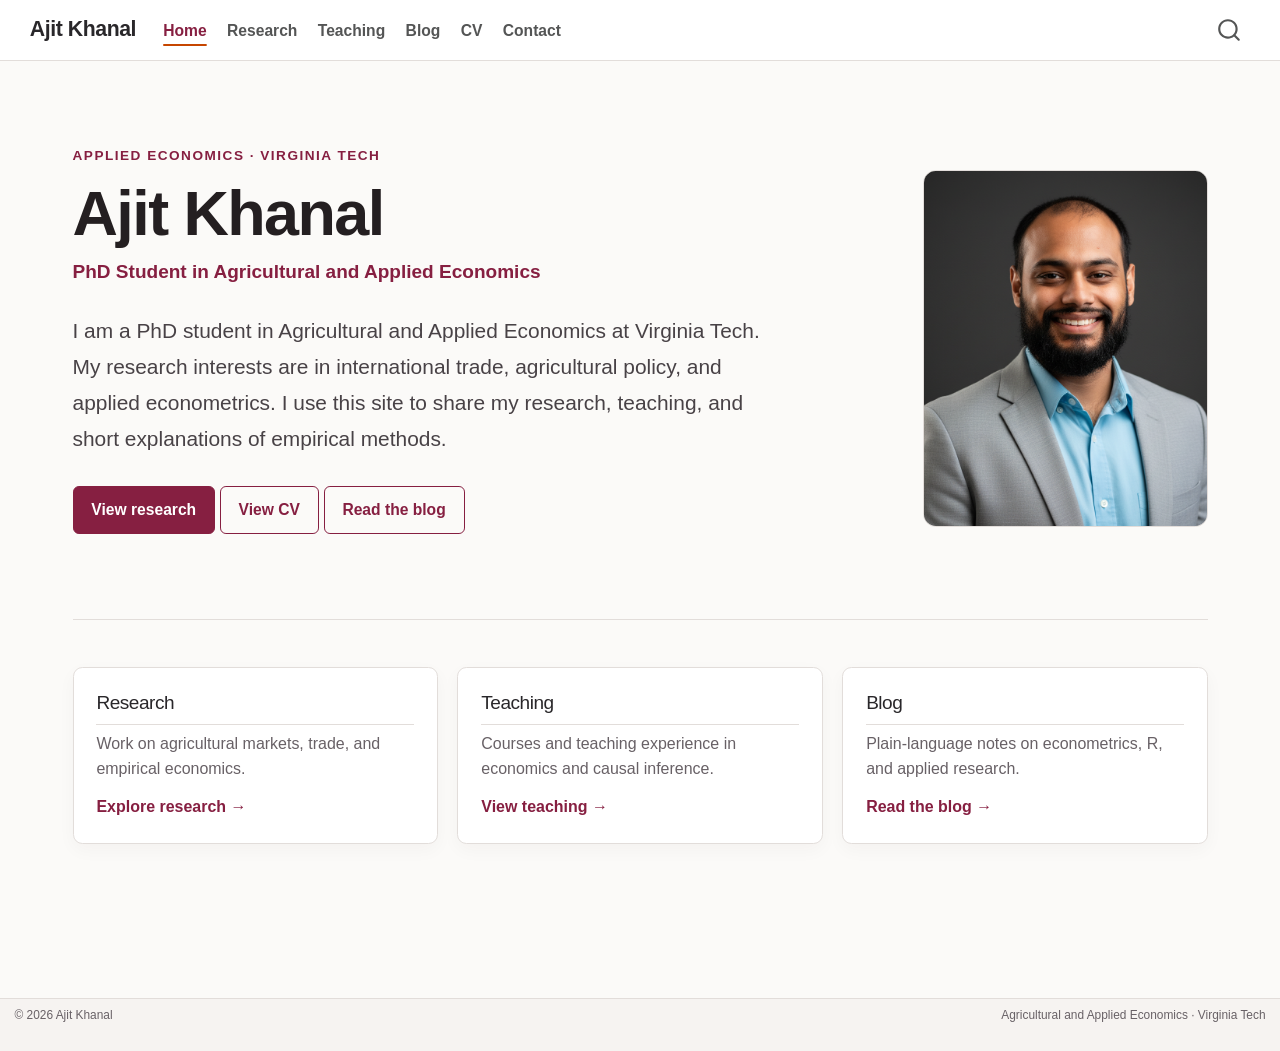
==== docs/index.html @ 9902a16b "Redesign website with a unified Quarto theme" ====
<!DOCTYPE html>
<html xmlns="http://www.w3.org/1999/xhtml" lang="en" xml:lang="en"><head>

<meta charset="utf-8">
<meta name="generator" content="quarto-1.6.34">

<meta name="viewport" content="width=device-width, initial-scale=1.0, user-scalable=yes">

<meta name="description" content="Ajit Khanal is a PhD student in Agricultural and Applied Economics at Virginia Tech.">

<title>Ajit Khanal | Agricultural and Applied Economics – Ajit Khanal</title>
<style>
code{white-space: pre-wrap;}
span.smallcaps{font-variant: small-caps;}
div.columns{display: flex; gap: min(4vw, 1.5em);}
div.column{flex: auto; overflow-x: auto;}
div.hanging-indent{margin-left: 1.5em; text-indent: -1.5em;}
ul.task-list{list-style: none;}
ul.task-list li input[type="checkbox"] {
  width: 0.8em;
  margin: 0 0.8em 0.2em -1em; /* quarto-specific, see https://github.com/quarto-dev/quarto-cli/issues/4556 */ 
  vertical-align: middle;
}
</style>


<script src="site_libs/quarto-nav/quarto-nav.js"></script>
<script src="site_libs/quarto-nav/headroom.min.js"></script>
<script src="site_libs/clipboard/clipboard.min.js"></script>
<script src="site_libs/quarto-search/autocomplete.umd.js"></script>
<script src="site_libs/quarto-search/fuse.min.js"></script>
<script src="site_libs/quarto-search/quarto-search.js"></script>
<meta name="quarto:offset" content="./">
<link href="./favicon.svg" rel="icon" type="image/svg+xml">
<script src="site_libs/quarto-html/quarto.js"></script>
<script src="site_libs/quarto-html/popper.min.js"></script>
<script src="site_libs/quarto-html/tippy.umd.min.js"></script>
<script src="site_libs/quarto-html/anchor.min.js"></script>
<link href="site_libs/quarto-html/tippy.css" rel="stylesheet">
<link href="site_libs/quarto-html/quarto-syntax-highlighting-f23ab18612d661d7bd56dbc0c0fd3817.css" rel="stylesheet" id="quarto-text-highlighting-styles">
<script src="site_libs/bootstrap/bootstrap.min.js"></script>
<link href="site_libs/bootstrap/bootstrap-icons.css" rel="stylesheet">
<link href="site_libs/bootstrap/bootstrap-f657258e423ad650254c2a34893f48ca.min.css" rel="stylesheet" append-hash="true" id="quarto-bootstrap" data-mode="light">
<script id="quarto-search-options" type="application/json">{
  "location": "navbar",
  "copy-button": false,
  "collapse-after": 3,
  "panel-placement": "end",
  "type": "overlay",
  "limit": 50,
  "keyboard-shortcut": [
    "f",
    "/",
    "s"
  ],
  "show-item-context": false,
  "language": {
    "search-no-results-text": "No results",
    "search-matching-documents-text": "matching documents",
    "search-copy-link-title": "Copy link to search",
    "search-hide-matches-text": "Hide additional matches",
    "search-more-match-text": "more match in this document",
    "search-more-matches-text": "more matches in this document",
    "search-clear-button-title": "Clear",
    "search-text-placeholder": "",
    "search-detached-cancel-button-title": "Cancel",
    "search-submit-button-title": "Submit",
    "search-label": "Search"
  }
}</script>
<style>html{ scroll-behavior: smooth; }</style>


<meta property="og:title" content="Ajit Khanal | Agricultural and Applied Economics">
<meta property="og:description" content="Ajit Khanal is a PhD student in Agricultural and Applied Economics at Virginia Tech.">
<meta property="og:image" content="https://ajitkhanal8.github.io/og.png">
<meta property="og:site_name" content="Ajit Khanal">
<meta property="og:locale" content="en_US">
<meta property="og:image:height" content="630">
<meta property="og:image:width" content="1200">
<meta name="twitter:title" content="Ajit Khanal | Agricultural and Applied Economics">
<meta name="twitter:description" content="Ajit Khanal is a PhD student in Agricultural and Applied Economics at Virginia Tech.">
<meta name="twitter:image" content="https://ajitkhanal8.github.io/og.png">
<meta name="twitter:card" content="summary_large_image">
<meta name="twitter:image-height" content="630">
<meta name="twitter:image-width" content="1200">
</head>

<body class="nav-fixed homepage">

<div id="quarto-search-results"></div>
  <header id="quarto-header" class="headroom fixed-top">
    <nav class="navbar navbar-expand-lg " data-bs-theme="dark">
      <div class="navbar-container container-fluid">
      <div class="navbar-brand-container mx-auto">
    <a class="navbar-brand" href="./index.html">
    <span class="navbar-title">Ajit Khanal</span>
    </a>
  </div>
            <div id="quarto-search" class="" title="Search"></div>
          <button class="navbar-toggler" type="button" data-bs-toggle="collapse" data-bs-target="#navbarCollapse" aria-controls="navbarCollapse" role="menu" aria-expanded="false" aria-label="Toggle navigation" onclick="if (window.quartoToggleHeadroom) { window.quartoToggleHeadroom(); }">
  <span class="navbar-toggler-icon"></span>
</button>
          <div class="collapse navbar-collapse" id="navbarCollapse">
            <ul class="navbar-nav navbar-nav-scroll me-auto">
  <li class="nav-item">
    <a class="nav-link active" href="./index.html" aria-current="page"> 
<span class="menu-text">Home</span></a>
  </li>  
  <li class="nav-item">
    <a class="nav-link" href="./research.html"> 
<span class="menu-text">Research</span></a>
  </li>  
  <li class="nav-item">
    <a class="nav-link" href="./teaching.html"> 
<span class="menu-text">Teaching</span></a>
  </li>  
  <li class="nav-item">
    <a class="nav-link" href="./blog.html"> 
<span class="menu-text">Blog</span></a>
  </li>  
  <li class="nav-item">
    <a class="nav-link" href="./cv.html"> 
<span class="menu-text">CV</span></a>
  </li>  
  <li class="nav-item">
    <a class="nav-link" href="./contact.html"> 
<span class="menu-text">Contact</span></a>
  </li>  
</ul>
          </div> <!-- /navcollapse -->
            <div class="quarto-navbar-tools">
</div>
      </div> <!-- /container-fluid -->
    </nav>
</header>
<!-- content -->
<div id="quarto-content" class="quarto-container page-columns page-rows-contents page-layout-full page-navbar">
<!-- sidebar -->
<!-- margin-sidebar -->
    
<!-- main -->
<main class="content column-page" id="quarto-document-content"><header id="title-block-header" class="quarto-title-block"><h1 class="title display-7">Ajit Khanal</h1></header>

<header id="title-block-header">


</header>


<div class="hero">
<div class="hero-text">
<p class="eyebrow">
Applied economics · Virginia Tech
</p>
<section id="ajit-khanal" class="level1">
<h1>Ajit Khanal</h1>
<p class="hero-role">
PhD Student in Agricultural and Applied Economics
</p>
<p class="hero-copy">
I am a PhD student in Agricultural and Applied Economics at Virginia Tech. My research interests are in international trade, agricultural policy, and applied econometrics. I use this site to share my research, teaching, and short explanations of empirical methods.
</p>
<div class="button-row">
<p><a class="ak-button" href="research.html">View research</a> <a class="ak-button secondary" href="cv.html">View CV</a> <a class="ak-button secondary" href="blog.html">Read the blog</a></p>
</div>
</section>
</div>
<div class="hero-photo">
<p><img src="profile-photo.jpg" alt="Portrait of Ajit Khanal"></p>
</div>
</div>
<hr class="home-rule">
<div class="home-grid">
<section id="research" class="level2 home-link">
<h2 class="anchored" data-anchor-id="research"><a href="./research.html">Research</a></h2>
<p>Work on agricultural markets, trade, and empirical economics.</p>
<p><a href="./research.html" class="arrow">Explore research →</a></p>
</section>
<section id="teaching" class="level2 home-link">
<h2 class="anchored" data-anchor-id="teaching"><a href="./teaching.html">Teaching</a></h2>
<p>Courses and teaching experience in economics and causal inference.</p>
<p><a href="./teaching.html" class="arrow">View teaching →</a></p>
</section>
<section id="blog" class="level2 home-link">
<h2 class="anchored" data-anchor-id="blog"><a href="./blog.html">Blog</a></h2>
<p>Plain-language notes on econometrics, R, and applied research.</p>
<p><a href="./blog.html" class="arrow">Read the blog →</a></p>
</section>
</div>



</main> <!-- /main -->
<script id="quarto-html-after-body" type="application/javascript">
window.document.addEventListener("DOMContentLoaded", function (event) {
  const toggleBodyColorMode = (bsSheetEl) => {
    const mode = bsSheetEl.getAttribute("data-mode");
    const bodyEl = window.document.querySelector("body");
    if (mode === "dark") {
      bodyEl.classList.add("quarto-dark");
      bodyEl.classList.remove("quarto-light");
    } else {
      bodyEl.classList.add("quarto-light");
      bodyEl.classList.remove("quarto-dark");
    }
  }
  const toggleBodyColorPrimary = () => {
    const bsSheetEl = window.document.querySelector("link#quarto-bootstrap");
    if (bsSheetEl) {
      toggleBodyColorMode(bsSheetEl);
    }
  }
  toggleBodyColorPrimary();  
  const icon = "";
  const anchorJS = new window.AnchorJS();
  anchorJS.options = {
    placement: 'right',
    icon: icon
  };
  anchorJS.add('.anchored');
  const isCodeAnnotation = (el) => {
    for (const clz of el.classList) {
      if (clz.startsWith('code-annotation-')) {                     
        return true;
      }
    }
    return false;
  }
  const onCopySuccess = function(e) {
    // button target
    const button = e.trigger;
    // don't keep focus
    button.blur();
    // flash "checked"
    button.classList.add('code-copy-button-checked');
    var currentTitle = button.getAttribute("title");
    button.setAttribute("title", "Copied!");
    let tooltip;
    if (window.bootstrap) {
      button.setAttribute("data-bs-toggle", "tooltip");
      button.setAttribute("data-bs-placement", "left");
      button.setAttribute("data-bs-title", "Copied!");
      tooltip = new bootstrap.Tooltip(button, 
        { trigger: "manual", 
          customClass: "code-copy-button-tooltip",
          offset: [0, -8]});
      tooltip.show();    
    }
    setTimeout(function() {
      if (tooltip) {
        tooltip.hide();
        button.removeAttribute("data-bs-title");
        button.removeAttribute("data-bs-toggle");
        button.removeAttribute("data-bs-placement");
      }
      button.setAttribute("title", currentTitle);
      button.classList.remove('code-copy-button-checked');
    }, 1000);
    // clear code selection
    e.clearSelection();
  }
  const getTextToCopy = function(trigger) {
      const codeEl = trigger.previousElementSibling.cloneNode(true);
      for (const childEl of codeEl.children) {
        if (isCodeAnnotation(childEl)) {
          childEl.remove();
        }
      }
      return codeEl.innerText;
  }
  const clipboard = new window.ClipboardJS('.code-copy-button:not([data-in-quarto-modal])', {
    text: getTextToCopy
  });
  clipboard.on('success', onCopySuccess);
  if (window.document.getElementById('quarto-embedded-source-code-modal')) {
    const clipboardModal = new window.ClipboardJS('.code-copy-button[data-in-quarto-modal]', {
      text: getTextToCopy,
      container: window.document.getElementById('quarto-embedded-source-code-modal')
    });
    clipboardModal.on('success', onCopySuccess);
  }
    var localhostRegex = new RegExp(/^(?:http|https):\/\/localhost\:?[0-9]*\//);
    var mailtoRegex = new RegExp(/^mailto:/);
      var filterRegex = new RegExp("https:\/\/ajitkhanal8\.github\.io");
    var isInternal = (href) => {
        return filterRegex.test(href) || localhostRegex.test(href) || mailtoRegex.test(href);
    }
    // Inspect non-navigation links and adorn them if external
 	var links = window.document.querySelectorAll('a[href]:not(.nav-link):not(.navbar-brand):not(.toc-action):not(.sidebar-link):not(.sidebar-item-toggle):not(.pagination-link):not(.no-external):not([aria-hidden]):not(.dropdown-item):not(.quarto-navigation-tool):not(.about-link)');
    for (var i=0; i<links.length; i++) {
      const link = links[i];
      if (!isInternal(link.href)) {
        // undo the damage that might have been done by quarto-nav.js in the case of
        // links that we want to consider external
        if (link.dataset.originalHref !== undefined) {
          link.href = link.dataset.originalHref;
        }
          // target, if specified
          link.setAttribute("target", "_blank");
          if (link.getAttribute("rel") === null) {
            link.setAttribute("rel", "noopener");
          }
      }
    }
  function tippyHover(el, contentFn, onTriggerFn, onUntriggerFn) {
    const config = {
      allowHTML: true,
      maxWidth: 500,
      delay: 100,
      arrow: false,
      appendTo: function(el) {
          return el.parentElement;
      },
      interactive: true,
      interactiveBorder: 10,
      theme: 'quarto',
      placement: 'bottom-start',
    };
    if (contentFn) {
      config.content = contentFn;
    }
    if (onTriggerFn) {
      config.onTrigger = onTriggerFn;
    }
    if (onUntriggerFn) {
      config.onUntrigger = onUntriggerFn;
    }
    window.tippy(el, config); 
  }
  const noterefs = window.document.querySelectorAll('a[role="doc-noteref"]');
  for (var i=0; i<noterefs.length; i++) {
    const ref = noterefs[i];
    tippyHover(ref, function() {
      // use id or data attribute instead here
      let href = ref.getAttribute('data-footnote-href') || ref.getAttribute('href');
      try { href = new URL(href).hash; } catch {}
      const id = href.replace(/^#\/?/, "");
      const note = window.document.getElementById(id);
      if (note) {
        return note.innerHTML;
      } else {
        return "";
      }
    });
  }
  const xrefs = window.document.querySelectorAll('a.quarto-xref');
  const processXRef = (id, note) => {
    // Strip column container classes
    const stripColumnClz = (el) => {
      el.classList.remove("page-full", "page-columns");
      if (el.children) {
        for (const child of el.children) {
          stripColumnClz(child);
        }
      }
    }
    stripColumnClz(note)
    if (id === null || id.startsWith('sec-')) {
      // Special case sections, only their first couple elements
      const container = document.createElement("div");
      if (note.children && note.children.length > 2) {
        container.appendChild(note.children[0].cloneNode(true));
        for (let i = 1; i < note.children.length; i++) {
          const child = note.children[i];
          if (child.tagName === "P" && child.innerText === "") {
            continue;
          } else {
            container.appendChild(child.cloneNode(true));
            break;
          }
        }
        if (window.Quarto?.typesetMath) {
          window.Quarto.typesetMath(container);
        }
        return container.innerHTML
      } else {
        if (window.Quarto?.typesetMath) {
          window.Quarto.typesetMath(note);
        }
        return note.innerHTML;
      }
    } else {
      // Remove any anchor links if they are present
      const anchorLink = note.querySelector('a.anchorjs-link');
      if (anchorLink) {
        anchorLink.remove();
      }
      if (window.Quarto?.typesetMath) {
        window.Quarto.typesetMath(note);
      }
      if (note.classList.contains("callout")) {
        return note.outerHTML;
      } else {
        return note.innerHTML;
      }
    }
  }
  for (var i=0; i<xrefs.length; i++) {
    const xref = xrefs[i];
    tippyHover(xref, undefined, function(instance) {
      instance.disable();
      let url = xref.getAttribute('href');
      let hash = undefined; 
      if (url.startsWith('#')) {
        hash = url;
      } else {
        try { hash = new URL(url).hash; } catch {}
      }
      if (hash) {
        const id = hash.replace(/^#\/?/, "");
        const note = window.document.getElementById(id);
        if (note !== null) {
          try {
            const html = processXRef(id, note.cloneNode(true));
            instance.setContent(html);
          } finally {
            instance.enable();
            instance.show();
          }
        } else {
          // See if we can fetch this
          fetch(url.split('#')[0])
          .then(res => res.text())
          .then(html => {
            const parser = new DOMParser();
            const htmlDoc = parser.parseFromString(html, "text/html");
            const note = htmlDoc.getElementById(id);
            if (note !== null) {
              const html = processXRef(id, note);
              instance.setContent(html);
            } 
          }).finally(() => {
            instance.enable();
            instance.show();
          });
        }
      } else {
        // See if we can fetch a full url (with no hash to target)
        // This is a special case and we should probably do some content thinning / targeting
        fetch(url)
        .then(res => res.text())
        .then(html => {
          const parser = new DOMParser();
          const htmlDoc = parser.parseFromString(html, "text/html");
          const note = htmlDoc.querySelector('main.content');
          if (note !== null) {
            // This should only happen for chapter cross references
            // (since there is no id in the URL)
            // remove the first header
            if (note.children.length > 0 && note.children[0].tagName === "HEADER") {
              note.children[0].remove();
            }
            const html = processXRef(null, note);
            instance.setContent(html);
          } 
        }).finally(() => {
          instance.enable();
          instance.show();
        });
      }
    }, function(instance) {
    });
  }
      let selectedAnnoteEl;
      const selectorForAnnotation = ( cell, annotation) => {
        let cellAttr = 'data-code-cell="' + cell + '"';
        let lineAttr = 'data-code-annotation="' +  annotation + '"';
        const selector = 'span[' + cellAttr + '][' + lineAttr + ']';
        return selector;
      }
      const selectCodeLines = (annoteEl) => {
        const doc = window.document;
        const targetCell = annoteEl.getAttribute("data-target-cell");
        const targetAnnotation = annoteEl.getAttribute("data-target-annotation");
        const annoteSpan = window.document.querySelector(selectorForAnnotation(targetCell, targetAnnotation));
        const lines = annoteSpan.getAttribute("data-code-lines").split(",");
        const lineIds = lines.map((line) => {
          return targetCell + "-" + line;
        })
        let top = null;
        let height = null;
        let parent = null;
        if (lineIds.length > 0) {
            //compute the position of the single el (top and bottom and make a div)
            const el = window.document.getElementById(lineIds[0]);
            top = el.offsetTop;
            height = el.offsetHeight;
            parent = el.parentElement.parentElement;
          if (lineIds.length > 1) {
            const lastEl = window.document.getElementById(lineIds[lineIds.length - 1]);
            const bottom = lastEl.offsetTop + lastEl.offsetHeight;
            height = bottom - top;
          }
          if (top !== null && height !== null && parent !== null) {
            // cook up a div (if necessary) and position it 
            let div = window.document.getElementById("code-annotation-line-highlight");
            if (div === null) {
              div = window.document.createElement("div");
              div.setAttribute("id", "code-annotation-line-highlight");
              div.style.position = 'absolute';
              parent.appendChild(div);
            }
            div.style.top = top - 2 + "px";
            div.style.height = height + 4 + "px";
            div.style.left = 0;
            let gutterDiv = window.document.getElementById("code-annotation-line-highlight-gutter");
            if (gutterDiv === null) {
              gutterDiv = window.document.createElement("div");
              gutterDiv.setAttribute("id", "code-annotation-line-highlight-gutter");
              gutterDiv.style.position = 'absolute';
              const codeCell = window.document.getElementById(targetCell);
              const gutter = codeCell.querySelector('.code-annotation-gutter');
              gutter.appendChild(gutterDiv);
            }
            gutterDiv.style.top = top - 2 + "px";
            gutterDiv.style.height = height + 4 + "px";
          }
          selectedAnnoteEl = annoteEl;
        }
      };
      const unselectCodeLines = () => {
        const elementsIds = ["code-annotation-line-highlight", "code-annotation-line-highlight-gutter"];
        elementsIds.forEach((elId) => {
          const div = window.document.getElementById(elId);
          if (div) {
            div.remove();
          }
        });
        selectedAnnoteEl = undefined;
      };
        // Handle positioning of the toggle
    window.addEventListener(
      "resize",
      throttle(() => {
        elRect = undefined;
        if (selectedAnnoteEl) {
          selectCodeLines(selectedAnnoteEl);
        }
      }, 10)
    );
    function throttle(fn, ms) {
    let throttle = false;
    let timer;
      return (...args) => {
        if(!throttle) { // first call gets through
            fn.apply(this, args);
            throttle = true;
        } else { // all the others get throttled
            if(timer) clearTimeout(timer); // cancel #2
            timer = setTimeout(() => {
              fn.apply(this, args);
              timer = throttle = false;
            }, ms);
        }
      };
    }
      // Attach click handler to the DT
      const annoteDls = window.document.querySelectorAll('dt[data-target-cell]');
      for (const annoteDlNode of annoteDls) {
        annoteDlNode.addEventListener('click', (event) => {
          const clickedEl = event.target;
          if (clickedEl !== selectedAnnoteEl) {
            unselectCodeLines();
            const activeEl = window.document.querySelector('dt[data-target-cell].code-annotation-active');
            if (activeEl) {
              activeEl.classList.remove('code-annotation-active');
            }
            selectCodeLines(clickedEl);
            clickedEl.classList.add('code-annotation-active');
          } else {
            // Unselect the line
            unselectCodeLines();
            clickedEl.classList.remove('code-annotation-active');
          }
        });
      }
  const findCites = (el) => {
    const parentEl = el.parentElement;
    if (parentEl) {
      const cites = parentEl.dataset.cites;
      if (cites) {
        return {
          el,
          cites: cites.split(' ')
        };
      } else {
        return findCites(el.parentElement)
      }
    } else {
      return undefined;
    }
  };
  var bibliorefs = window.document.querySelectorAll('a[role="doc-biblioref"]');
  for (var i=0; i<bibliorefs.length; i++) {
    const ref = bibliorefs[i];
    const citeInfo = findCites(ref);
    if (citeInfo) {
      tippyHover(citeInfo.el, function() {
        var popup = window.document.createElement('div');
        citeInfo.cites.forEach(function(cite) {
          var citeDiv = window.document.createElement('div');
          citeDiv.classList.add('hanging-indent');
          citeDiv.classList.add('csl-entry');
          var biblioDiv = window.document.getElementById('ref-' + cite);
          if (biblioDiv) {
            citeDiv.innerHTML = biblioDiv.innerHTML;
          }
          popup.appendChild(citeDiv);
        });
        return popup.innerHTML;
      });
    }
  }
});
</script>
</div> <!-- /content -->
<footer class="footer">
  <div class="nav-footer">
    <div class="nav-footer-left">
<p>© 2026 Ajit Khanal</p>
</div>   
    <div class="nav-footer-center">
      &nbsp;
    </div>
    <div class="nav-footer-right">
<p>Agricultural and Applied Economics · Virginia Tech</p>
</div>
  </div>
</footer>




<script src="site_libs/quarto-html/zenscroll-min.js"></script>
</body></html>
---- docs/site_libs/quarto-html/tippy.css ----
.tippy-box[data-animation=fade][data-state=hidden]{opacity:0}[data-tippy-root]{max-width:calc(100vw - 10px)}.tippy-box{position:relative;background-color:#333;color:#fff;border-radius:4px;font-size:14px;line-height:1.4;white-space:normal;outline:0;transition-property:transform,visibility,opacity}.tippy-box[data-placement^=top]>.tippy-arrow{bottom:0}.tippy-box[data-placement^=top]>.tippy-arrow:before{bottom:-7px;left:0;border-width:8px 8px 0;border-top-color:initial;transform-origin:center top}.tippy-box[data-placement^=bottom]>.tippy-arrow{top:0}.tippy-box[data-placement^=bottom]>.tippy-arrow:before{top:-7px;left:0;border-width:0 8px 8px;border-bottom-color:initial;transform-origin:center bottom}.tippy-box[data-placement^=left]>.tippy-arrow{right:0}.tippy-box[data-placement^=left]>.tippy-arrow:before{border-width:8px 0 8px 8px;border-left-color:initial;right:-7px;transform-origin:center left}.tippy-box[data-placement^=right]>.tippy-arrow{left:0}.tippy-box[data-placement^=right]>.tippy-arrow:before{left:-7px;border-width:8px 8px 8px 0;border-right-color:initial;transform-origin:center right}.tippy-box[data-inertia][data-state=visible]{transition-timing-function:cubic-bezier(.54,1.5,.38,1.11)}.tippy-arrow{width:16px;height:16px;color:#333}.tippy-arrow:before{content:"";position:absolute;border-color:transparent;border-style:solid}.tippy-content{position:relative;padding:5px 9px;z-index:1}
---- docs/site_libs/quarto-html/quarto-syntax-highlighting-f23ab18612d661d7bd56dbc0c0fd3817.css ----
/* quarto syntax highlight colors */
:root {
  --quarto-hl-ot-color: #003B4F;
  --quarto-hl-at-color: #657422;
  --quarto-hl-ss-color: #20794D;
  --quarto-hl-an-color: #5E5E5E;
  --quarto-hl-fu-color: #4758AB;
  --quarto-hl-st-color: #20794D;
  --quarto-hl-cf-color: #003B4F;
  --quarto-hl-op-color: #5E5E5E;
  --quarto-hl-er-color: #AD0000;
  --quarto-hl-bn-color: #AD0000;
  --quarto-hl-al-color: #AD0000;
  --quarto-hl-va-color: #111111;
  --quarto-hl-bu-color: inherit;
  --quarto-hl-ex-color: inherit;
  --quarto-hl-pp-color: #AD0000;
  --quarto-hl-in-color: #5E5E5E;
  --quarto-hl-vs-color: #20794D;
  --quarto-hl-wa-color: #5E5E5E;
  --quarto-hl-do-color: #5E5E5E;
  --quarto-hl-im-color: #00769E;
  --quarto-hl-ch-color: #20794D;
  --quarto-hl-dt-color: #AD0000;
  --quarto-hl-fl-color: #AD0000;
  --quarto-hl-co-color: #5E5E5E;
  --quarto-hl-cv-color: #5E5E5E;
  --quarto-hl-cn-color: #8f5902;
  --quarto-hl-sc-color: #5E5E5E;
  --quarto-hl-dv-color: #AD0000;
  --quarto-hl-kw-color: #003B4F;
}

/* other quarto variables */
:root {
  --quarto-font-monospace: SFMono-Regular, Menlo, Monaco, Consolas, "Liberation Mono", "Courier New", monospace;
}

pre > code.sourceCode > span {
  color: #003B4F;
}

code span {
  color: #003B4F;
}

code.sourceCode > span {
  color: #003B4F;
}

div.sourceCode,
div.sourceCode pre.sourceCode {
  color: #003B4F;
}

code span.ot {
  color: #003B4F;
  font-style: inherit;
}

code span.at {
  color: #657422;
  font-style: inherit;
}

code span.ss {
  color: #20794D;
  font-style: inherit;
}

code span.an {
  color: #5E5E5E;
  font-style: inherit;
}

code span.fu {
  color: #4758AB;
  font-style: inherit;
}

code span.st {
  color: #20794D;
  font-style: inherit;
}

code span.cf {
  color: #003B4F;
  font-weight: bold;
  font-style: inherit;
}

code span.op {
  color: #5E5E5E;
  font-style: inherit;
}

code span.er {
  color: #AD0000;
  font-style: inherit;
}

code span.bn {
  color: #AD0000;
  font-style: inherit;
}

code span.al {
  color: #AD0000;
  font-style: inherit;
}

code span.va {
  color: #111111;
  font-style: inherit;
}

code span.bu {
  font-style: inherit;
}

code span.ex {
  font-style: inherit;
}

code span.pp {
  color: #AD0000;
  font-style: inherit;
}

code span.in {
  color: #5E5E5E;
  font-style: inherit;
}

code span.vs {
  color: #20794D;
  font-style: inherit;
}

code span.wa {
  color: #5E5E5E;
  font-style: italic;
}

code span.do {
  color: #5E5E5E;
  font-style: italic;
}

code span.im {
  color: #00769E;
  font-style: inherit;
}

code span.ch {
  color: #20794D;
  font-style: inherit;
}

code span.dt {
  color: #AD0000;
  font-style: inherit;
}

code span.fl {
  color: #AD0000;
  font-style: inherit;
}

code span.co {
  color: #5E5E5E;
  font-style: inherit;
}

code span.cv {
  color: #5E5E5E;
  font-style: italic;
}

code span.cn {
  color: #8f5902;
  font-style: inherit;
}

code span.sc {
  color: #5E5E5E;
  font-style: inherit;
}

code span.dv {
  color: #AD0000;
  font-style: inherit;
}

code span.kw {
  color: #003B4F;
  font-weight: bold;
  font-style: inherit;
}

.prevent-inlining {
  content: "</";
}

/*# sourceMappingURL=648ffb2b9b88b090395ca30d81296452.css.map */
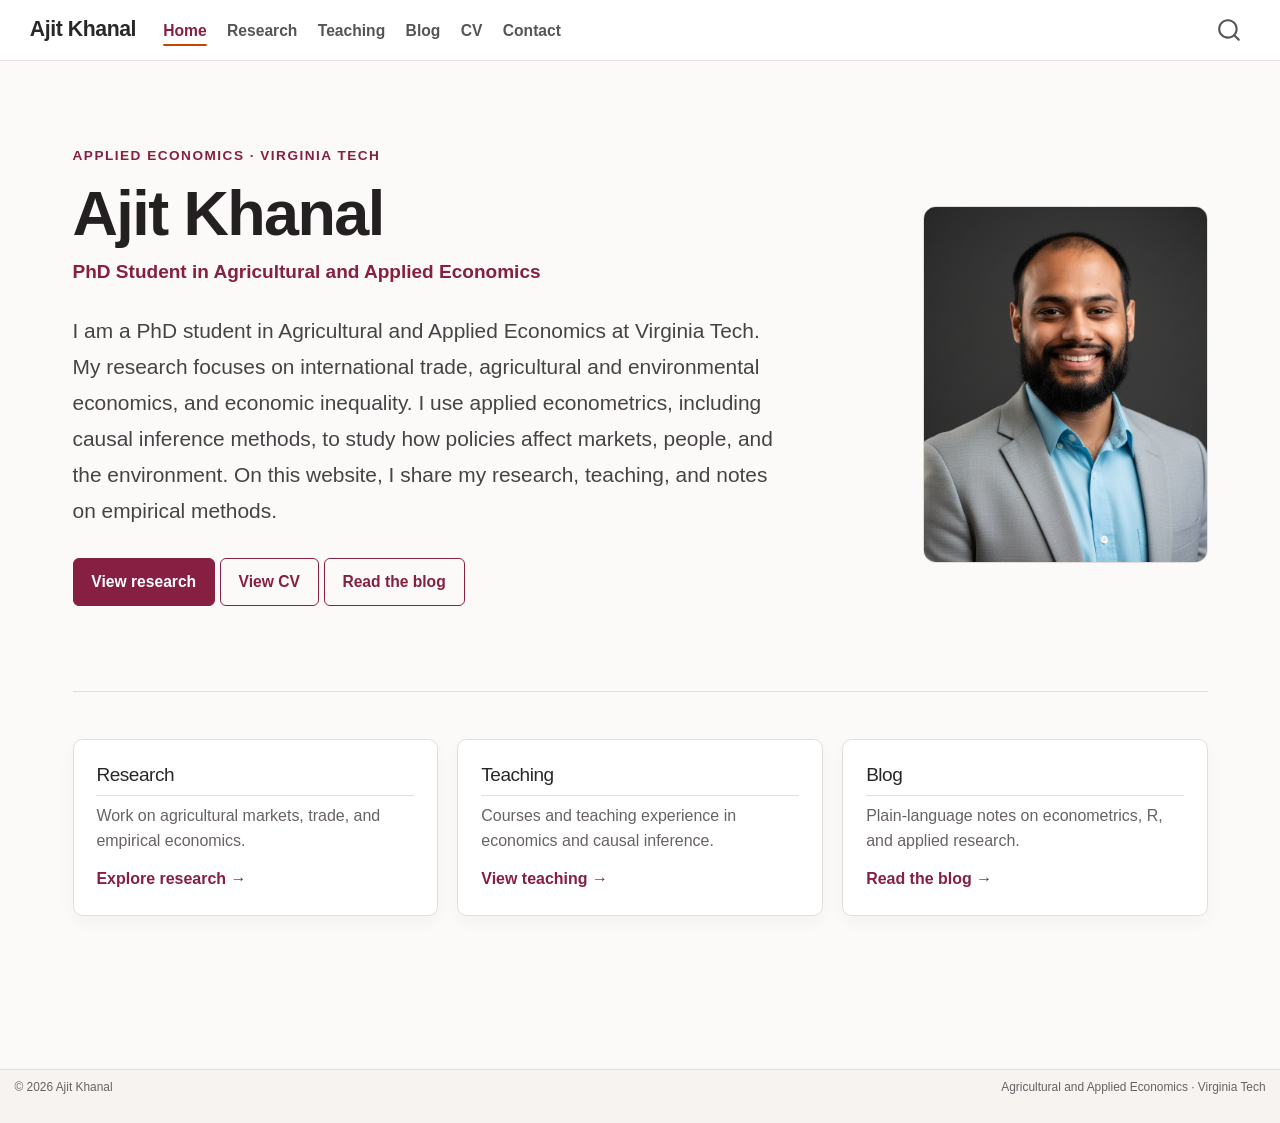
==== commit 6820ff5d: "Refine homepage research introduction" ====
--- a/docs/index.html
+++ b/docs/index.html
@@ -159,7 +159,7 @@
 PhD Student in Agricultural and Applied Economics
 </p>
 <p class="hero-copy">
-I am a PhD student in Agricultural and Applied Economics at Virginia Tech. My research interests are in international trade, agricultural policy, and applied econometrics. I use this site to share my research, teaching, and short explanations of empirical methods.
+I am a PhD student in Agricultural and Applied Economics at Virginia Tech. My research focuses on international trade, agricultural and environmental economics, and economic inequality. I use applied econometrics, including causal inference methods, to study how policies affect markets, people, and the environment. On this website, I share my research, teaching, and notes on empirical methods.
 </p>
 <div class="button-row">
 <p><a class="ak-button" href="research.html">View research</a> <a class="ak-button secondary" href="cv.html">View CV</a> <a class="ak-button secondary" href="blog.html">Read the blog</a></p>
